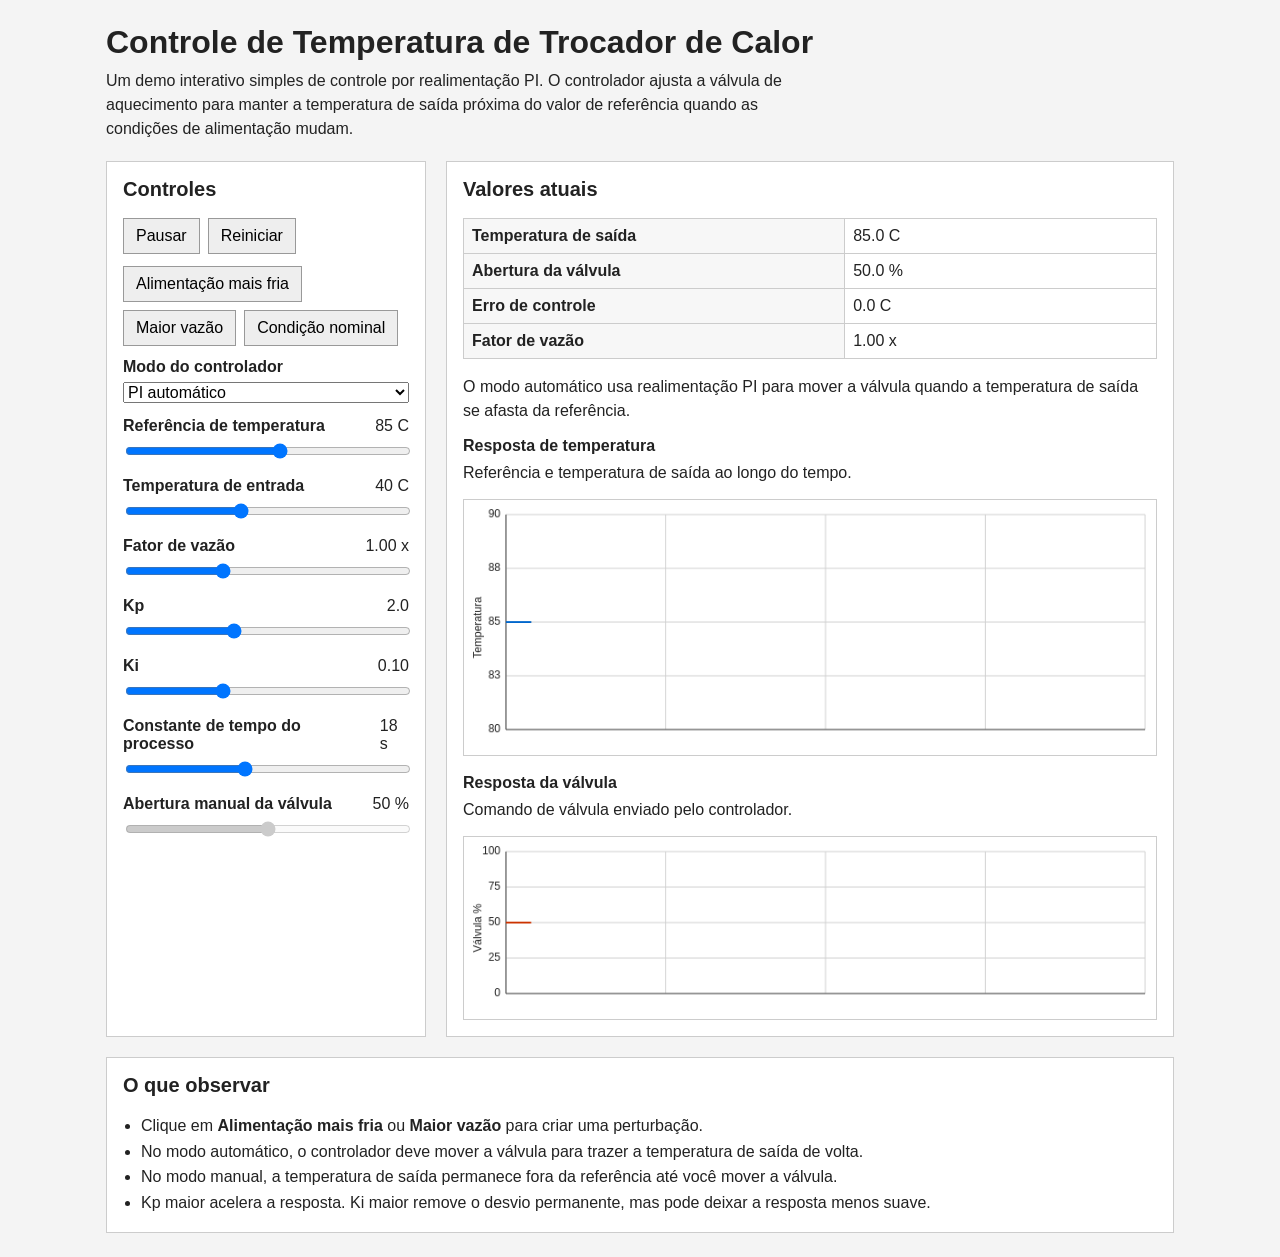
==== heat_exchanger/index.html @ 51e64301 "Add interactive temperature control demo for heat exchanger simulation" ====
<!DOCTYPE html>
<html lang="pt-BR">
  <head>
    <meta charset="UTF-8" />
    <meta name="viewport" content="width=device-width, initial-scale=1.0" />
    <title>Demo de Controle de Temperatura de Trocador de Calor</title>
    <link rel="stylesheet" href="styles.css" />
  </head>
  <body>
    <main class="page">
      <header class="page-header">
        <h1>Controle de Temperatura de Trocador de Calor</h1>
        <p>
          Um demo interativo simples de controle por realimentação PI. O
          controlador ajusta a válvula de aquecimento para manter a
          temperatura de saída próxima do valor de referência quando as
          condições de alimentação mudam.
        </p>
      </header>

      <div class="layout">
        <section class="panel">
          <h2>Controles</h2>

          <div class="button-row">
            <button id="run-toggle" type="button">Pausar</button>
            <button id="reset-button" type="button">Reiniciar</button>
          </div>

          <div class="button-row">
            <button id="disturbance-cold" type="button">Alimentação mais fria</button>
            <button id="disturbance-flow" type="button">Maior vazão</button>
            <button id="recover-button" type="button">Condição nominal</button>
          </div>

          <div class="control-group">
            <label for="controller-mode">Modo do controlador</label>
            <select id="controller-mode">
              <option value="auto" selected>PI automático</option>
              <option value="manual">Válvula manual</option>
            </select>
          </div>

          <div class="control-group">
            <label for="setpoint">
              Referência de temperatura
              <span id="setpoint-value">85 C</span>
            </label>
            <input id="setpoint" type="range" min="55" max="110" step="1" value="85" />
          </div>

          <div class="control-group">
            <label for="inlet-temp">
              Temperatura de entrada
              <span id="inlet-temp-value">40 C</span>
            </label>
            <input id="inlet-temp" type="range" min="20" max="70" step="1" value="40" />
          </div>

          <div class="control-group">
            <label for="flow-factor">
              Fator de vazão
              <span id="flow-factor-value">1.00 x</span>
            </label>
            <input id="flow-factor" type="range" min="0.70" max="1.60" step="0.01" value="1.00" />
          </div>

          <div class="control-group">
            <label for="kp">
              Kp
              <span id="kp-value">2.0</span>
            </label>
            <input id="kp" type="range" min="0.2" max="5.0" step="0.1" value="2.0" />
          </div>

          <div class="control-group">
            <label for="ki">
              Ki
              <span id="ki-value">0.10</span>
            </label>
            <input id="ki" type="range" min="0.00" max="0.30" step="0.01" value="0.10" />
          </div>

          <div class="control-group">
            <label for="tau">
              Constante de tempo do processo
              <span id="tau-value">18 s</span>
            </label>
            <input id="tau" type="range" min="6" max="35" step="1" value="18" />
          </div>

          <div class="control-group">
            <label for="manual-valve">
              Abertura manual da válvula
              <span id="manual-valve-value">50 %</span>
            </label>
            <input id="manual-valve" type="range" min="0" max="100" step="1" value="50" />
          </div>
        </section>

        <section class="panel">
          <h2>Valores atuais</h2>

          <table class="status-table">
            <tbody>
              <tr>
                <th>Temperatura de saída</th>
                <td id="outlet-value">85.0 C</td>
              </tr>
              <tr>
                <th>Abertura da válvula</th>
                <td id="valve-value">50.0 %</td>
              </tr>
              <tr>
                <th>Erro de controle</th>
                <td id="error-value">0.0 C</td>
              </tr>
              <tr>
                <th>Fator de vazão</th>
                <td id="flow-value">1.00 x</td>
              </tr>
            </tbody>
          </table>

          <p id="status-text" class="status-text">
            O modo automático usa realimentação PI para mover a válvula quando
            a temperatura de saída se afasta da referência.
          </p>

          <div class="chart-block">
            <h3>Resposta de temperatura</h3>
            <p class="chart-note">Referência e temperatura de saída ao longo do tempo.</p>
            <canvas id="temperature-chart" width="760" height="280"></canvas>
          </div>

          <div class="chart-block">
            <h3>Resposta da válvula</h3>
            <p class="chart-note">Comando de válvula enviado pelo controlador.</p>
            <canvas id="valve-chart" width="760" height="200"></canvas>
          </div>
        </section>
      </div>

      <section class="panel notes-panel">
        <h2>O que observar</h2>
        <ul>
          <li>Clique em <strong>Alimentação mais fria</strong> ou <strong>Maior vazão</strong> para criar uma perturbação.</li>
          <li>No modo automático, o controlador deve mover a válvula para trazer a temperatura de saída de volta.</li>
          <li>No modo manual, a temperatura de saída permanece fora da referência até você mover a válvula.</li>
          <li>Kp maior acelera a resposta. Ki maior remove o desvio permanente, mas pode deixar a resposta menos suave.</li>
        </ul>
      </section>
    </main>

    <script src="script.js"></script>
  </body>
</html>
---- heat_exchanger/styles.css ----
* {
  box-sizing: border-box;
}

body {
  margin: 0;
  font-family: Arial, sans-serif;
  background: #f4f4f4;
  color: #222;
}

.page {
  max-width: 1100px;
  margin: 0 auto;
  padding: 24px 16px;
}

.page-header {
  margin-bottom: 20px;
}

.page-header h1 {
  margin: 0 0 8px;
  font-size: 2rem;
}

.page-header p {
  margin: 0;
  max-width: 720px;
  line-height: 1.5;
}

.layout {
  display: grid;
  grid-template-columns: 320px 1fr;
  gap: 20px;
  margin-bottom: 20px;
}

.panel {
  background: #fff;
  border: 1px solid #ccc;
  padding: 16px;
}

.panel h2 {
  margin-top: 0;
  font-size: 1.25rem;
}

.panel h3 {
  margin: 0 0 6px;
  font-size: 1rem;
}

.button-row {
  display: flex;
  flex-wrap: wrap;
  gap: 8px;
  margin-bottom: 12px;
}

button,
select,
input {
  font: inherit;
}

button {
  padding: 8px 12px;
  border: 1px solid #999;
  background: #eee;
  cursor: pointer;
}

button:hover {
  background: #e2e2e2;
}

.control-group {
  margin-bottom: 14px;
}

.control-group label {
  display: flex;
  justify-content: space-between;
  gap: 12px;
  margin-bottom: 6px;
  font-weight: 600;
}

.control-group span {
  font-weight: 400;
}

select,
input[type="range"] {
  width: 100%;
}

.status-table {
  width: 100%;
  border-collapse: collapse;
  margin-bottom: 16px;
}

.status-table th,
.status-table td {
  padding: 8px;
  border: 1px solid #ccc;
  text-align: left;
}

.status-table th {
  width: 55%;
  background: #f7f7f7;
  font-weight: 600;
}

.status-text,
.chart-note {
  margin: 0 0 14px;
  line-height: 1.5;
}

.chart-block + .chart-block {
  margin-top: 18px;
}

canvas {
  width: 100%;
  border: 1px solid #ccc;
  background: #fff;
  display: block;
}

.notes-panel ul {
  margin: 0;
  padding-left: 18px;
  line-height: 1.6;
}

@media (max-width: 850px) {
  .layout {
    grid-template-columns: 1fr;
  }
}
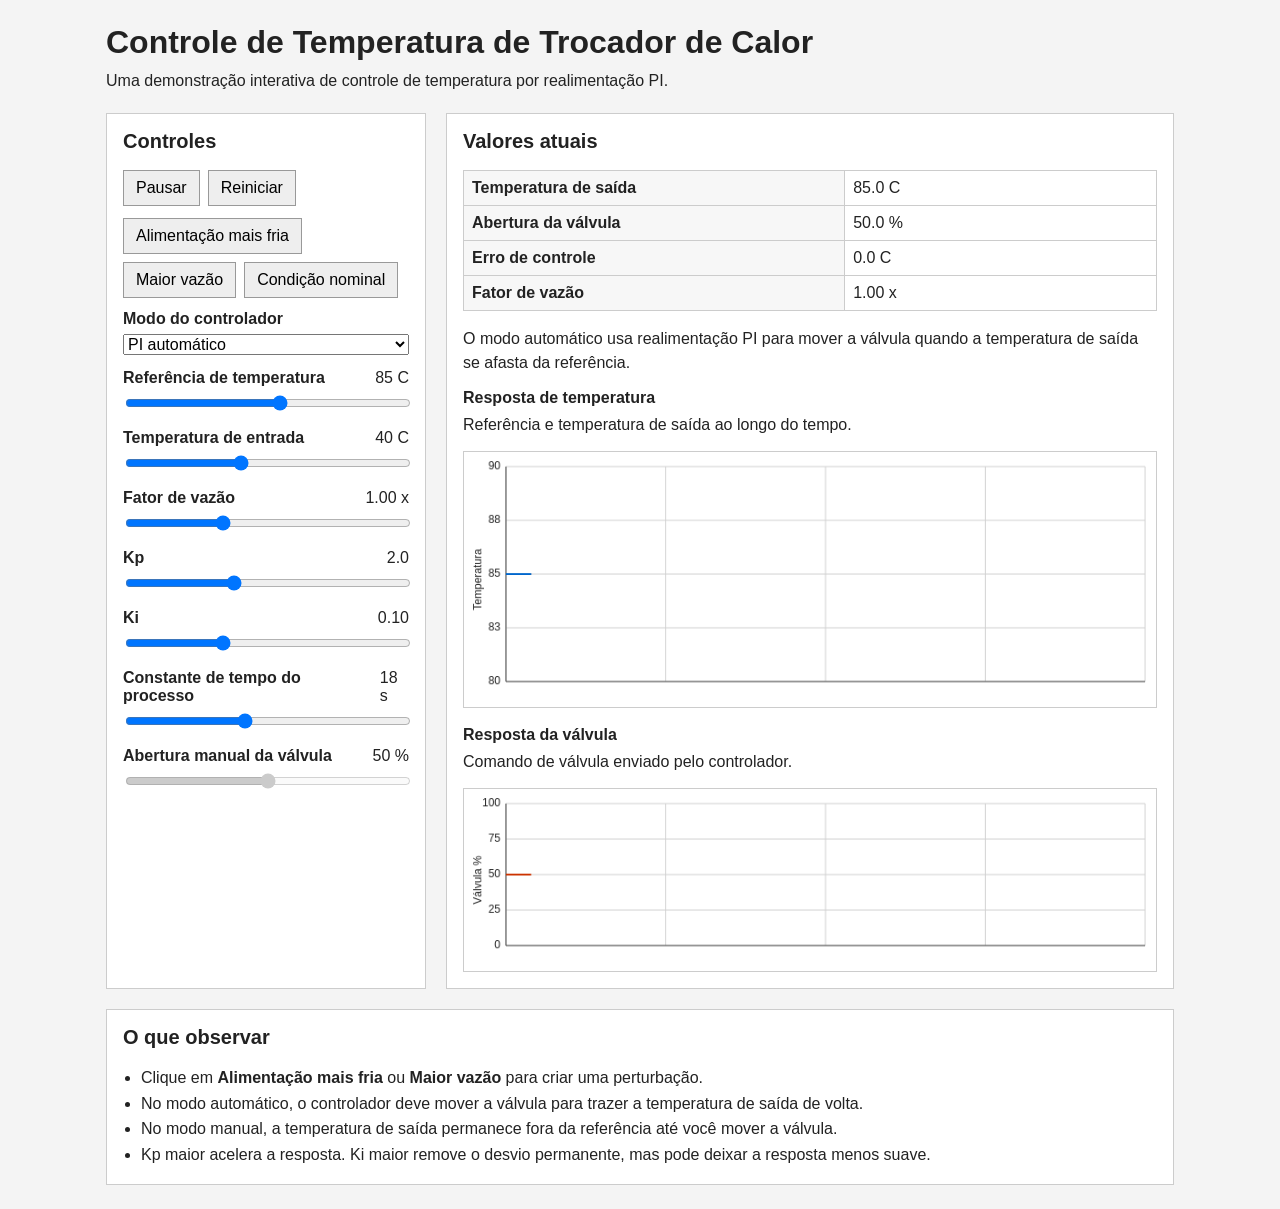
==== commit c1f1f22e: "Refine description in header for clarity in heat exchanger simulation" ====
--- a/heat_exchanger/index.html
+++ b/heat_exchanger/index.html
@@ -3,7 +3,7 @@
   <head>
     <meta charset="UTF-8" />
     <meta name="viewport" content="width=device-width, initial-scale=1.0" />
-    <title>Demo de Controle de Temperatura de Trocador de Calor</title>
+    <title>Demonstração de Controle de Temperatura de Trocador de Calor</title>
     <link rel="stylesheet" href="styles.css" />
   </head>
   <body>
@@ -11,10 +11,7 @@
       <header class="page-header">
         <h1>Controle de Temperatura de Trocador de Calor</h1>
         <p>
-          Um demo interativo simples de controle por realimentação PI. O
-          controlador ajusta a válvula de aquecimento para manter a
-          temperatura de saída próxima do valor de referência quando as
-          condições de alimentação mudam.
+          Uma demonstração interativa de controle de temperatura por realimentação PI. 
         </p>
       </header>
 
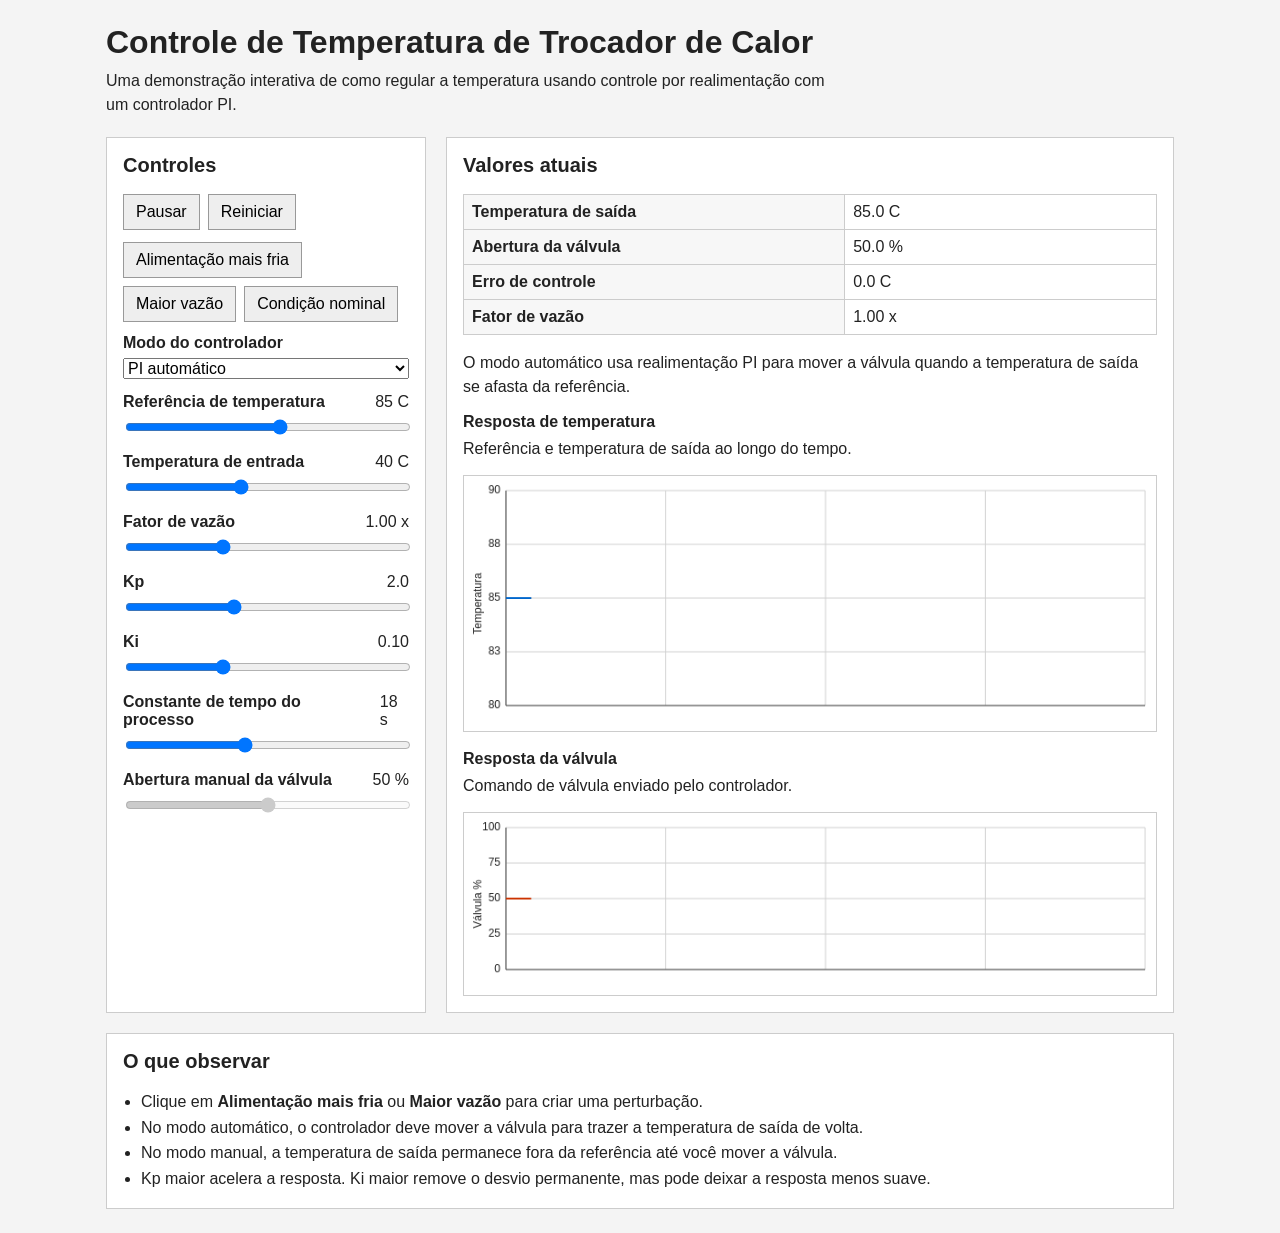
==== commit c78eb922: "Refine description in header for clarity in heat exchanger simulation" ====
--- a/heat_exchanger/index.html
+++ b/heat_exchanger/index.html
@@ -11,7 +11,7 @@
       <header class="page-header">
         <h1>Controle de Temperatura de Trocador de Calor</h1>
         <p>
-          Uma demonstração interativa de controle de temperatura por realimentação PI. 
+          Uma demonstração interativa de como regular a temperatura usando controle por realimentação com um controlador PI.
         </p>
       </header>
 
